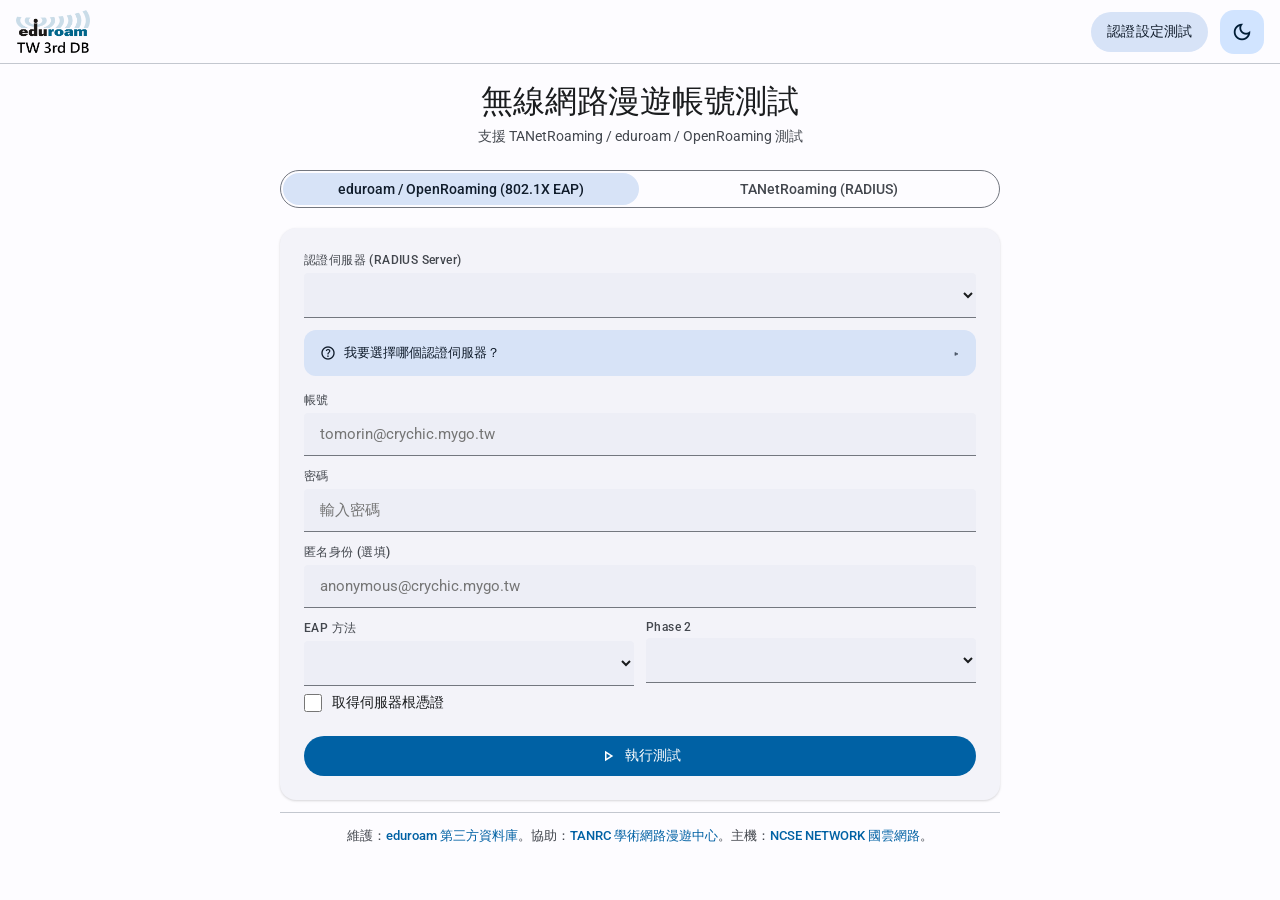
==== templates/index.html @ 7882c945 "feat: initial commit" ====
<!DOCTYPE html>
<html lang="zh-TW">
<head>
    <meta charset="UTF-8">
    <meta name="viewport" content="width=device-width, initial-scale=1.0">
    <title>RADIUS 認證測試</title>
    <link rel="preconnect" href="https://fonts.googleapis.com">
    <link rel="preconnect" href="https://fonts.gstatic.com" crossorigin>
    <link href="https://fonts.googleapis.com/css2?family=Roboto:wght@300;400;500;700&family=Roboto+Mono:wght@400;500&family=Material+Symbols+Outlined" rel="stylesheet">
    <link rel="stylesheet" href="/static/style.css">
    <script src="/static/theme.js"></script>
</head>
<body>
    <header class="top-bar">
        <a class="site-logo" href="https://eduroam.mygo.tw" target="_blank" rel="noopener">
            <img src="/static/light_logo.png" alt="logo" class="logo-light">
            <img src="/static/dark_logo.png" alt="logo" class="logo-dark">
        </a>
        <div class="top-bar-actions">
            <a class="nav-btn" href="/batch">認證設定測試</a>
            <button class="theme-toggle" id="themeToggle" title="切換深色/淺色模式" aria-label="Toggle theme">
                <span class="material-symbols-outlined" id="themeIcon">dark_mode</span>
            </button>
        </div>
    </header>
    <div class="container">
        <h1>無線網路漫遊帳號測試</h1>
        <p class="subtitle">支援 TANetRoaming / eduroam / OpenRoaming 測試</p>

        <div class="segmented" role="tablist">
            <button class="seg-btn active" id="modeEap">eduroam / OpenRoaming (802.1X EAP)</button>
            <button class="seg-btn" id="modeRad">TANetRoaming (RADIUS)</button>
        </div>

        <div class="card">
            <div class="field">
                <label class="field-label" for="server">認證伺服器 (RADIUS Server)</label>
                <select id="server"></select>
            </div>

            <details class="help-box">
                <summary><span class="material-symbols-outlined icon-sm">help</span>我要選擇哪個認證伺服器？</summary>
                <div class="help-content">
                    <p><strong>連 eduroam</strong>：選擇帶 <code>eduroam</code> 的伺服器。目前有兩個，一個從台灣的測試伺服器驗證、一個從歐洲的測試伺服器驗證，可用來判別帳號在國內或國外是否能正常認證。</p>
                    <p><strong>連 TANetRoaming（網頁登入）</strong>：請切到 TANetRoaming 頁面進行測試。</p>
                    <p><strong>連 OpenRoaming</strong>（例如日本 TOKYO_FREE_Wi-Fi）：選擇帶 <code>OpenRoaming</code> 的伺服器，並輸入你的 eduroam 帳號；若學校已啟用 eduroam 跨 OpenRoaming 的設定，就會驗證成功。實際裝置設定請使用 <a href="https://cat.eduroam.org/" target="_blank" rel="noopener">eduroam CAT</a> 或 <a href="https://geteduroam.org/" target="_blank" rel="noopener">geteduroam</a> 下載你學校的設定檔使用。</p>
                </div>
            </details>

            <div class="field">
                <label class="field-label" for="username">帳號</label>
                <input type="text" id="username" placeholder="tomorin@crychic.mygo.tw">
            </div>

            <div class="field">
                <label class="field-label" for="password">密碼</label>
                <input type="password" id="password" placeholder="輸入密碼">
            </div>

            <div id="eapFields">
                <div class="field">
                    <label class="field-label" for="anonymous_identity">匿名身份 (選填)</label>
                    <input type="text" id="anonymous_identity" placeholder="anonymous@crychic.mygo.tw">
                </div>
                <div class="row">
                    <div class="field">
                        <label class="field-label" for="eap_method">EAP 方法</label>
                        <select id="eap_method"></select>
                    </div>
                    <div class="field">
                        <label class="field-label" for="phase2">Phase 2</label>
                        <select id="phase2"></select>
                    </div>
                </div>
                <label class="check-row">
                    <input type="checkbox" id="rootca">
                    取得伺服器根憑證
                </label>
            </div>

            <div id="radFields" class="hidden">
                <div class="field">
                    <label class="field-label" for="rad_method">認證方法</label>
                    <select id="rad_method">
                        <option value="pap">PAP</option>
                        <option value="chap">CHAP</option>
                        <option value="mschap">MSCHAP</option>
                    </select>
                </div>
            </div>

            <button class="btn" id="testBtn">
                <span class="material-symbols-outlined icon-md">play_arrow</span>
                執行測試
            </button>
        </div>

        <div class="spinner" id="spinner">測試中，請稍候...</div>

        <div id="errorBox" class="error-box hidden" role="alert" aria-live="polite"></div>
        <div id="resultArea" class="hidden">
            <div class="status-chip" id="statusBadge"></div>
            <div class="card">
                <label class="section-label">測試摘要</label>
                <table class="info-table" id="summaryTable"></table>
            </div>
            <div class="card hidden" id="certArea">
                <label class="section-label">伺服器憑證鏈</label>
                <div id="certList"></div>
            </div>
            <div class="card hidden" id="rootCaArea">
                <label class="section-label">Root CA（AIA 追溯）</label>
                <div id="rootCaBox"></div>
            </div>
            <div class="card hidden" id="rawArea">
                <details>
                    <summary>原始輸出</summary>
                    <div class="result-box" id="rawOutput"></div>
                </details>
            </div>
        </div>

        <footer class="footer">
            <div>維護：<a href="https://edur.isli.me/" target="_blank" rel="noopener">eduroam 第三方資料庫</a>。協助：<a href="https://roamingcenter.ndhu.edu.tw/" target="_blank" rel="noopener">TANRC 學術網路漫遊中心</a>。主機：<a href="https://ncse.tw/" target="_blank" rel="noopener">NCSE NETWORK 國雲網路</a>。</div>
        </footer>
    </div>
    <script src="/static/index.js"></script>
</body>
</html>
---- static/style.css ----
:root {
    --md-primary: #0061a4;
    --md-on-primary: #ffffff;
    --md-primary-container: #d1e4ff;
    --md-on-primary-container: #001d36;
    --md-secondary: #535f70;
    --md-secondary-container: #d7e3f7;
    --md-on-secondary-container: #101c2b;
    --md-surface: #fdfcff;
    --md-surface-1: #f3f3f9;
    --md-surface-2: #edeef6;
    --md-surface-3: #e6e8f1;
    --md-surface-variant: #dfe2eb;
    --md-on-surface: #1a1c1e;
    --md-on-surface-variant: #43474e;
    --md-outline: #73777f;
    --md-outline-variant: #c3c7cf;
    --md-error: #ba1a1a;
    --md-on-error: #ffffff;
    --md-error-container: #ffdad6;
    --md-on-error-container: #410002;
    --md-success: #006e2a;
    --md-success-container: #b0f1b7;
    --md-on-success-container: #002108;
    --md-warning: #8a5300;
    --md-warning-container: #ffddb3;
    --md-on-warning-container: #2c1600;
    --md-shadow-1: 0 1px 2px rgba(0,0,0,0.06), 0 1px 3px rgba(0,0,0,0.1);
    --md-shadow-2: 0 1px 2px rgba(0,0,0,0.08), 0 2px 6px rgba(0,0,0,0.12);
    --md-shadow-3: 0 4px 8px rgba(0,0,0,0.1), 0 8px 16px rgba(0,0,0,0.1);
}
[data-theme="dark"] {
    --md-primary: #9ecaff;
    --md-on-primary: #003258;
    --md-primary-container: #00497d;
    --md-on-primary-container: #d1e4ff;
    --md-secondary: #bbc7db;
    --md-secondary-container: #3b4858;
    --md-on-secondary-container: #d7e3f7;
    --md-surface: #101214;
    --md-surface-1: #181a1d;
    --md-surface-2: #1f2124;
    --md-surface-3: #25272b;
    --md-surface-variant: #43474e;
    --md-on-surface: #e2e2e6;
    --md-on-surface-variant: #c3c7cf;
    --md-outline: #8d9199;
    --md-outline-variant: #43474e;
    --md-error: #ffb4ab;
    --md-error-container: #93000a;
    --md-on-error-container: #ffdad6;
    --md-success: #7fd68d;
    --md-success-container: #005319;
    --md-on-success-container: #b0f1b7;
    --md-warning: #ffb77c;
    --md-warning-container: #6b3f00;
    --md-on-warning-container: #ffddb3;
    --md-shadow-1: 0 1px 2px rgba(0,0,0,0.3), 0 1px 3px rgba(0,0,0,0.5);
    --md-shadow-2: 0 2px 4px rgba(0,0,0,0.4), 0 4px 12px rgba(0,0,0,0.5);
    --md-shadow-3: 0 6px 14px rgba(0,0,0,0.5), 0 10px 24px rgba(0,0,0,0.5);
}

* { box-sizing: border-box; margin: 0; padding: 0; }
html, body { font-family: "Roboto", "Segoe UI", Arial, sans-serif; }
body {
    background: var(--md-surface);
    color: var(--md-on-surface);
    padding: 5rem 1rem 1rem;
    min-height: 100vh;
    -webkit-font-smoothing: antialiased;
}
.hidden { display: none !important; }

.top-bar {
    position: fixed; top: 0; left: 0; right: 0;
    height: 64px;
    padding: 0 1rem;
    display: flex; align-items: center; justify-content: space-between;
    background: color-mix(in srgb, var(--md-surface) 85%, transparent);
    backdrop-filter: blur(12px);
    -webkit-backdrop-filter: blur(12px);
    border-bottom: 1px solid var(--md-outline-variant);
    z-index: 100;
}
@supports not (backdrop-filter: blur(12px)) {
    .top-bar { background: var(--md-surface); }
}
html.theme-ready body { transition: background 0.2s, color 0.2s; }
html.theme-ready .top-bar,
html.theme-ready .theme-toggle,
html.theme-ready .card,
html.theme-ready input,
html.theme-ready select,
html.theme-ready .seg-btn { transition: background 0.15s, color 0.15s, box-shadow 0.15s, filter 0.15s, border-bottom-color 0.15s, border-bottom-width 0.15s, border-color 0.15s; }

.container { max-width: 720px; margin: 0 auto; }
.container-wide { max-width: 960px; margin: 0 auto; }
.container-wide > h1, .container-wide > .subtitle, .container-wide > .form-card, .container-wide > .spinner, .container-wide > .footer { max-width: 720px; margin-left: auto; margin-right: auto; }

.material-symbols-outlined {
    font-family: "Material Symbols Outlined";
    font-weight: normal; font-style: normal; font-size: 1.25rem;
    line-height: 1; letter-spacing: normal; text-transform: none;
    display: inline-block; white-space: nowrap; word-wrap: normal;
    direction: ltr; font-feature-settings: "liga";
    -webkit-font-feature-settings: "liga"; -webkit-font-smoothing: antialiased;
    font-variation-settings: "FILL" 0, "wght" 400, "GRAD" 0, "opsz" 24;
}
.icon-sm { font-size: 1rem; }
.icon-md { font-size: 1.125rem; }
.icon-inline { font-size: 1rem; vertical-align: -2px; }

h1 {
    font-size: 2rem; font-weight: 400; letter-spacing: -0.25px;
    color: var(--md-on-surface); margin-bottom: 0.25rem; text-align: center;
}
.subtitle {
    color: var(--md-on-surface-variant);
    text-align: center; margin-bottom: 1.5rem; font-size: 0.875rem;
}

.card {
    background: var(--md-surface-1);
    border-radius: 16px;
    padding: 1.5rem;
    box-shadow: var(--md-shadow-1);
    margin-bottom: 0.75rem;
}

.field { margin-bottom: 0.75rem; }
.field-label {
    display: block; font-size: 0.75rem; font-weight: 500;
    color: var(--md-on-surface-variant);
    margin-bottom: 0.25rem; letter-spacing: 0.4px;
}
.hint { font-size: 0.75rem; color: var(--md-on-surface-variant); margin-bottom: 0.5rem; }

input[type=text], input[type=password], select {
    width: 100%; padding: 0.75rem 1rem;
    background: var(--md-surface-2);
    color: var(--md-on-surface);
    border: none;
    border-bottom: 1px solid var(--md-outline);
    border-radius: 4px 4px 0 0;
    font-size: 0.9375rem; font-family: inherit;
    transition: background 0.15s, border-bottom-color 0.15s, border-bottom-width 0.15s;
}
input[type=text]:hover, input[type=password]:hover, select:hover { background: var(--md-surface-3); }
input[type=text]:focus, input[type=password]:focus, select:focus {
    outline: none;
    border-bottom: 2px solid var(--md-primary);
    padding-bottom: calc(0.75rem - 1px);
}

.btn {
    display: inline-flex; align-items: center; justify-content: center; gap: 0.5rem;
    padding: 0.625rem 1.5rem;
    background: var(--md-primary);
    color: var(--md-on-primary);
    border: none; border-radius: 100px;
    font-size: 0.875rem; font-weight: 500; letter-spacing: 0.1px;
    cursor: pointer; min-height: 40px; width: 100%;
    margin-top: 1rem; font-family: inherit;
    transition: box-shadow 0.15s, filter 0.15s;
}
.btn:hover { box-shadow: var(--md-shadow-2); filter: brightness(1.05); }
.btn:active { filter: brightness(0.95); }
.btn:disabled { background: var(--md-surface-variant); color: var(--md-on-surface-variant); cursor: not-allowed; box-shadow: none; filter: none; }

.segmented {
    display: inline-flex; width: 100%;
    border: 1px solid var(--md-outline);
    border-radius: 100px;
    padding: 2px; gap: 2px;
    margin-bottom: 1.25rem;
    background: transparent;
}
.seg-btn {
    flex: 1; padding: 0.5rem 1rem;
    background: transparent;
    color: var(--md-on-surface-variant);
    border: none; border-radius: 100px;
    cursor: pointer;
    font-size: 0.875rem; font-weight: 500; font-family: inherit;
    transition: background 0.15s, color 0.15s;
}
.seg-btn:hover { background: rgba(127,127,127,0.08); }
.seg-btn.active { background: var(--md-secondary-container); color: var(--md-on-secondary-container); }

.row { display: flex; gap: 0.75rem; }
.row > .field { flex: 1; margin-bottom: 0; }

.check-row {
    display: flex; align-items: center; gap: 0.625rem;
    padding: 0.5rem 0;
    font-size: 0.875rem;
    color: var(--md-on-surface);
    cursor: pointer;
}
.check-row input[type=checkbox] { width: 18px; height: 18px; cursor: pointer; accent-color: var(--md-primary); margin: 0; }

.status-chip {
    display: inline-flex; align-items: center; gap: 0.375rem;
    padding: 0.5rem 0.875rem;
    border-radius: 8px;
    font-size: 0.875rem; font-weight: 500;
    margin-bottom: 1rem;
}
.status-chip.ok { background: var(--md-success-container); color: var(--md-on-success-container); }
.status-chip.fail { background: var(--md-error-container); color: var(--md-on-error-container); }
.status-chip.timeout { background: var(--md-warning-container); color: var(--md-on-warning-container); }

.info-table { width: 100%; border-collapse: collapse; }
.info-table td { padding: 0.5rem 0.25rem; border-bottom: 1px solid var(--md-outline-variant); font-size: 0.875rem; color: var(--md-on-surface); }
.info-table td:first-child { font-weight: 500; color: var(--md-on-surface-variant); width: 140px; }

.cert-item {
    background: var(--md-surface-2);
    border-radius: 12px;
    padding: 0.75rem 1rem;
    margin-bottom: 0.5rem;
    font-size: 0.875rem;
    border: 1px solid transparent;
}
.cert-depth { color: var(--md-on-surface-variant); font-size: 0.6875rem; text-transform: uppercase; letter-spacing: 0.5px; font-weight: 500; }
.cert-cn { font-weight: 500; color: var(--md-on-surface); margin: 0.25rem 0; }
.cert-subject { color: var(--md-on-surface-variant); font-size: 0.75rem; word-break: break-all; }
.dl-link { color: var(--md-primary); text-decoration: none; cursor: pointer; font-size: 0.8125rem; font-weight: 500; }
.dl-link:hover { text-decoration: underline; }
.root-ca { background: var(--md-warning-container); }
.root-ca .cert-cn { color: var(--md-on-warning-container); }
.root-ca .cert-subject { color: var(--md-on-warning-container); opacity: 0.85; }
.root-ca .cert-depth { color: var(--md-on-warning-container); opacity: 0.85; }

.result-box {
    background: #1a1c1e;
    color: #e2e2e6;
    padding: 1rem;
    border-radius: 12px;
    white-space: pre-wrap; word-break: break-all;
    font-family: "Roboto Mono", "Consolas", monospace;
    font-size: 0.75rem;
    max-height: 500px; overflow-y: auto;
    line-height: 1.5;
}

details summary { cursor: pointer; font-weight: 500; color: var(--md-on-surface-variant); margin-bottom: 0.5rem; list-style: none; }
details summary::-webkit-details-marker { display: none; }
details summary::before { content: "\25B8  "; transition: transform 0.2s; display: inline-block; }
details[open] > summary::before { transform: rotate(90deg); }

.help-box {
    background: var(--md-secondary-container);
    color: var(--md-on-secondary-container);
    border-radius: 12px;
    margin-bottom: 1rem;
    font-size: 0.8125rem;
    overflow: hidden;
}
.help-box summary {
    color: var(--md-on-secondary-container);
    padding: 0.875rem 1rem;
    margin: 0;
    display: flex; align-items: center; gap: 0.5rem;
    list-style: none;
    font-weight: 500;
    border-radius: 12px;
    cursor: pointer;
}
.help-box summary::-webkit-details-marker { display: none; }
.help-box summary::before { content: none; }
.help-box summary::after { content: "\25B8"; margin-left: auto; transition: transform 0.2s; opacity: 0.7; }
.help-box[open] summary::after { transform: rotate(90deg); }
.help-box summary:hover { background: rgba(127,127,127,0.1); }
.help-box .help-content { padding: 0 1rem 0.875rem 1rem; }
.help-box .help-content p { margin-bottom: 0.625rem; line-height: 1.55; }
.help-box .help-content p:last-child { margin-bottom: 0; }
.help-box code { background: rgba(127,127,127,0.18); padding: 0.05rem 0.35rem; border-radius: 4px; font-family: "Roboto Mono", monospace; font-size: 0.8125rem; }
.help-box a { color: var(--md-primary); font-weight: 500; }

.nav-link { font-size: 0.8125rem; color: var(--md-primary); text-decoration: none; display: inline-flex; align-items: center; gap: 0.25rem; font-weight: 500; }
.nav-link:hover { text-decoration: underline; }
.nav-bar { text-align: right; margin-bottom: 0.75rem; }
.nav-bar-left { text-align: left; margin-bottom: 0.75rem; }

.nav-btn {
    display: inline-flex; align-items: center; justify-content: center;
    padding: 0.5rem 1rem;
    min-height: 40px;
    background: var(--md-secondary-container);
    color: var(--md-on-secondary-container);
    border-radius: 100px;
    font-size: 0.875rem;
    font-weight: 500;
    letter-spacing: 0.1px;
    text-decoration: none;
    white-space: nowrap;
    transition: box-shadow 0.15s, filter 0.15s;
    font-family: inherit;
}
.nav-btn:hover { box-shadow: var(--md-shadow-1); filter: brightness(1.05); }
.nav-btn:active { filter: brightness(0.95); }

.export-btn {
    gap: 0.5rem;
    padding: 0.5rem 1rem;
    border: none;
    cursor: pointer;
    box-shadow: var(--md-shadow-1);
}
.export-btn:focus-visible {
    outline: 2px solid color-mix(in srgb, var(--md-primary) 65%, white);
    outline-offset: 2px;
}
.export-btn .material-symbols-outlined {
    font-size: 1.125rem;
    font-variation-settings: "FILL" 1, "wght" 500, "GRAD" 0, "opsz" 24;
}

.spinner { display: none; text-align: center; padding: 1.5rem; color: var(--md-on-surface-variant); font-size: 0.875rem; }
.error-box {
    display: block;
    margin-bottom: 0.75rem;
    padding: 0.875rem 1rem;
    border-radius: 12px;
    background: var(--md-error-container);
    color: var(--md-on-error-container);
    box-shadow: var(--md-shadow-1);
    font-size: 0.875rem;
    line-height: 1.5;
    white-space: pre-wrap;
}
.section-label { display: block; font-size: 0.875rem; font-weight: 500; color: var(--md-on-surface); margin-bottom: 0.75rem; }

.theme-toggle {
    width: 44px; height: 44px;
    border-radius: 14px;
    background: var(--md-primary-container);
    color: var(--md-on-primary-container);
    border: none;
    cursor: pointer;
    display: flex; align-items: center; justify-content: center;
    transition: box-shadow 0.15s, background 0.2s;
    flex-shrink: 0;
}
.theme-toggle:hover { box-shadow: var(--md-shadow-1); }
.theme-toggle .material-symbols-outlined { font-size: 1.375rem; }

.site-logo { display: flex; align-items: center; min-width: 0; text-decoration: none; border-radius: 8px; transition: opacity 0.15s; }
.site-logo:hover { opacity: 0.8; }
.site-logo img { height: 44px; max-width: min(220px, 55vw); object-fit: contain; display: block; }
.top-bar-actions { display: flex; align-items: center; gap: 0.75rem; min-width: 0; }
.site-logo .logo-dark { display: none; }
[data-theme="dark"] .site-logo .logo-light { display: none; }
[data-theme="dark"] .site-logo .logo-dark { display: block; }

.footer {
    margin-top: 0.75rem;
    padding-top: 0.75rem;
    border-top: 1px solid var(--md-outline-variant);
    text-align: center;
    color: var(--md-on-surface-variant);
    font-size: 0.8125rem;
    line-height: 1.7;
}
.footer a { color: var(--md-primary); text-decoration: none; font-weight: 500; }
.footer a:hover { text-decoration: underline; }
.footer-logos { display: flex; justify-content: center; align-items: center; flex-wrap: wrap; margin-bottom: 0.875rem; }
.footer-logos img { max-height: 56px; max-width: 100%; object-fit: contain; }
.footer-logos .logo-dark { display: none; }
[data-theme="dark"] .footer-logos .logo-light { display: none; }
[data-theme="dark"] .footer-logos .logo-dark { display: inline-block; }

/* Batch page table */
.result-header {
    display: flex; justify-content: space-between; align-items: center;
    gap: 1rem; margin-bottom: 1rem; flex-wrap: wrap;
}
.result-header .summary-line { margin-bottom: 0; }
.summary-line { margin-bottom: 1rem; font-size: 0.9375rem; color: var(--md-on-surface); }
.summary-line strong { color: var(--md-primary); font-weight: 500; }
.table-wrap { overflow-x: auto; border-radius: 12px; }
table.md-table { width: 100%; border-collapse: separate; border-spacing: 0; }
table.md-table th {
    background: var(--md-surface-2);
    color: var(--md-on-surface-variant);
    padding: 0.75rem 1rem;
    text-align: left;
    vertical-align: middle;
    line-height: 1.2;
    font-size: 0.75rem;
    font-weight: 500;
    text-transform: uppercase;
    letter-spacing: 0.5px;
    border-bottom: 1px solid var(--md-outline-variant);
    position: sticky; top: 0;
}
table.md-table td {
    padding: 0.75rem 1rem;
    vertical-align: middle;
    line-height: 1.4;
    font-size: 0.875rem;
    border-bottom: 1px solid var(--md-outline-variant);
    color: var(--md-on-surface);
}
table.md-table tr.success td { background: rgba(0,110,42,0.06); }
table.md-table tr.failure td { background: rgba(186,26,26,0.05); }
table.md-table tr.timeout td { background: rgba(138,83,0,0.06); }
[data-theme="dark"] table.md-table tr.success td { background: rgba(127,214,141,0.07); }
[data-theme="dark"] table.md-table tr.failure td { background: rgba(255,180,171,0.06); }
[data-theme="dark"] table.md-table tr.timeout td { background: rgba(255,183,124,0.06); }

.badge {
    display: inline-block; padding: 0.25rem 0.625rem; border-radius: 6px;
    font-size: 0.75rem; font-weight: 500;
}
.badge.success { background: var(--md-success-container); color: var(--md-on-success-container); }
.badge.failure { background: var(--md-error-container); color: var(--md-on-error-container); }
.badge.timeout { background: var(--md-warning-container); color: var(--md-on-warning-container); }
.badge.error { background: var(--md-surface-variant); color: var(--md-on-surface-variant); }
table.no-root .rootca-col { display: none; }
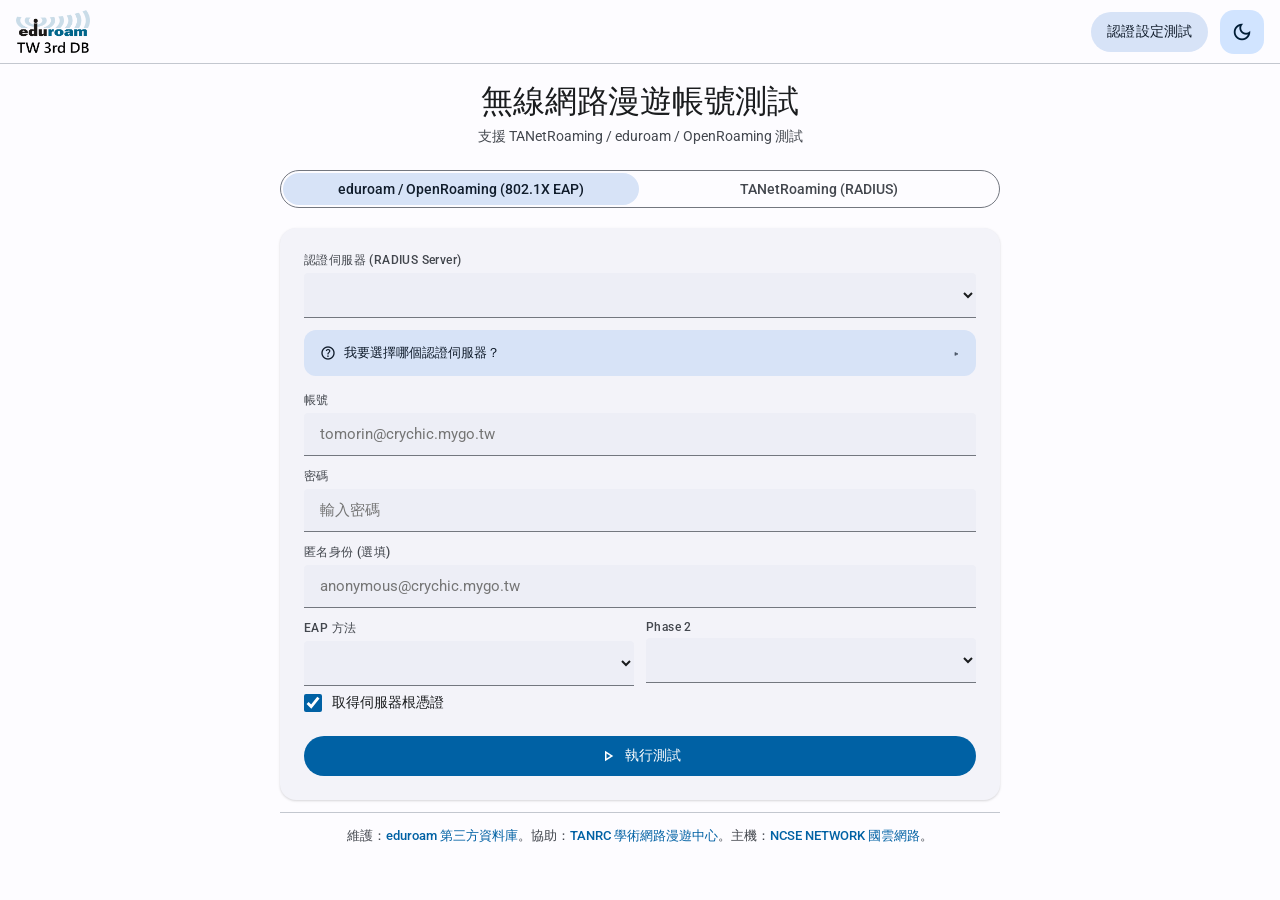
==== commit 4da09715: "refactor(ui): Material motion, shared ui.js, and download buttons Frontend - Add MD3 motion tokens a" ====
--- a/templates/index.html
+++ b/templates/index.html
@@ -73,7 +73,7 @@
                     </div>
                 </div>
                 <label class="check-row">
-                    <input type="checkbox" id="rootca">
+                    <input type="checkbox" id="rootca" checked>
                     取得伺服器根憑證
                 </label>
             </div>
@@ -95,7 +95,10 @@
             </button>
         </div>
 
-        <div class="spinner" id="spinner">測試中，請稍候...</div>
+        <div class="spinner hidden" id="spinner" role="status">
+            <div class="spinner-ring" aria-hidden="true"></div>
+            <span>測試中，請稍候...</span>
+        </div>
 
         <div id="errorBox" class="error-box hidden" role="alert" aria-live="polite"></div>
         <div id="resultArea" class="hidden">
@@ -124,6 +127,7 @@
             <div>維護：<a href="https://edur.isli.me/" target="_blank" rel="noopener">eduroam 第三方資料庫</a>。協助：<a href="https://roamingcenter.ndhu.edu.tw/" target="_blank" rel="noopener">TANRC 學術網路漫遊中心</a>。主機：<a href="https://ncse.tw/" target="_blank" rel="noopener">NCSE NETWORK 國雲網路</a>。</div>
         </footer>
     </div>
+    <script src="/static/ui.js"></script>
     <script src="/static/index.js"></script>
 </body>
 </html>
--- a/static/style.css
+++ b/static/style.css
@@ -28,6 +28,12 @@
     --md-shadow-1: 0 1px 2px rgba(0,0,0,0.06), 0 1px 3px rgba(0,0,0,0.1);
     --md-shadow-2: 0 1px 2px rgba(0,0,0,0.08), 0 2px 6px rgba(0,0,0,0.12);
     --md-shadow-3: 0 4px 8px rgba(0,0,0,0.1), 0 8px 16px rgba(0,0,0,0.1);
+    /* MD3 motion tokens */
+    --md-ease-standard: cubic-bezier(0.2, 0, 0, 1);
+    --md-ease-emphasized: cubic-bezier(0.05, 0.7, 0.1, 1);
+    --md-duration-short: 0.15s;
+    --md-duration-medium: 0.3s;
+    --md-duration-long: 0.45s;
 }
 [data-theme="dark"] {
     --md-primary: #9ecaff;
@@ -71,6 +77,54 @@
 }
 .hidden { display: none !important; }
 
+/* ---- 揭示動畫 ----
+   只給「後來才出現」的元素（結果、錯誤、spinner）；頁面初載的
+   靜態內容不播進場動畫。元素在 display:none 期間不會執行動畫，
+   所以掛在 #resultArea 子元素上的規則自然只在揭示時觸發。 */
+@keyframes fade-up {
+    from { opacity: 0; transform: translateY(14px); }
+    to { opacity: 1; transform: none; }
+}
+@keyframes fade-in {
+    from { opacity: 0; }
+    to { opacity: 1; }
+}
+@keyframes chip-pop {
+    from { opacity: 0; transform: scale(0.9) translateY(6px); }
+    to { opacity: 1; transform: none; }
+}
+#resultArea > * {
+    animation: fade-up var(--md-duration-medium) var(--md-ease-emphasized) both;
+}
+#resultArea > .status-chip { animation-name: chip-pop; }
+.error-box { animation: fade-up var(--md-duration-medium) var(--md-ease-emphasized) both; }
+#resultArea > :nth-child(2) { animation-delay: 0.05s; }
+#resultArea > :nth-child(3) { animation-delay: 0.1s; }
+#resultArea > :nth-child(4) { animation-delay: 0.15s; }
+#resultArea > :nth-child(5) { animation-delay: 0.2s; }
+
+/* Material 漣漪（由 ui.js 產生 .ripple 元素） */
+.ripple {
+    position: absolute;
+    border-radius: 50%;
+    background: currentColor;
+    pointer-events: none;
+    transform: scale(0);
+    animation: md-ripple var(--md-duration-long) var(--md-ease-standard) forwards;
+}
+@keyframes md-ripple {
+    0% { transform: scale(0); opacity: 0.18; }
+    100% { transform: scale(1); opacity: 0; }
+}
+
+@media (prefers-reduced-motion: reduce) {
+    *, *::before, *::after {
+        animation-duration: 0.01ms !important;
+        animation-iteration-count: 1 !important;
+        transition-duration: 0.01ms !important;
+    }
+}
+
 .top-bar {
     position: fixed; top: 0; left: 0; right: 0;
     height: 64px;
@@ -161,10 +215,13 @@
     font-size: 0.875rem; font-weight: 500; letter-spacing: 0.1px;
     cursor: pointer; min-height: 40px; width: 100%;
     margin-top: 1rem; font-family: inherit;
-    transition: box-shadow 0.15s, filter 0.15s;
+    position: relative; overflow: hidden;
+    transition: box-shadow var(--md-duration-short) var(--md-ease-standard),
+                filter var(--md-duration-short) var(--md-ease-standard),
+                transform var(--md-duration-short) var(--md-ease-standard);
 }
 .btn:hover { box-shadow: var(--md-shadow-2); filter: brightness(1.05); }
-.btn:active { filter: brightness(0.95); }
+.btn:active { filter: brightness(0.95); transform: scale(0.99); }
 .btn:disabled { background: var(--md-surface-variant); color: var(--md-on-surface-variant); cursor: not-allowed; box-shadow: none; filter: none; }
 
 .segmented {
@@ -182,7 +239,9 @@
     border: none; border-radius: 100px;
     cursor: pointer;
     font-size: 0.875rem; font-weight: 500; font-family: inherit;
-    transition: background 0.15s, color 0.15s;
+    position: relative; overflow: hidden;
+    transition: background var(--md-duration-medium) var(--md-ease-standard),
+                color var(--md-duration-medium) var(--md-ease-standard);
 }
 .seg-btn:hover { background: rgba(127,127,127,0.08); }
 .seg-btn.active { background: var(--md-secondary-container); color: var(--md-on-secondary-container); }
@@ -221,12 +280,32 @@
     margin-bottom: 0.5rem;
     font-size: 0.875rem;
     border: 1px solid transparent;
-}
-.cert-depth { color: var(--md-on-surface-variant); font-size: 0.6875rem; text-transform: uppercase; letter-spacing: 0.5px; font-weight: 500; }
+    transition: box-shadow var(--md-duration-short) var(--md-ease-standard);
+}
+.cert-item:hover { box-shadow: var(--md-shadow-1); }
+.cert-head { display: flex; align-items: center; justify-content: space-between; gap: 0.5rem; }
+.cert-depth { color: var(--md-on-surface-variant); font-size: 0.6875rem; text-transform: uppercase; letter-spacing: 0.5px; font-weight: 500; line-height: 1; }
 .cert-cn { font-weight: 500; color: var(--md-on-surface); margin: 0.25rem 0; }
 .cert-subject { color: var(--md-on-surface-variant); font-size: 0.75rem; word-break: break-all; }
-.dl-link { color: var(--md-primary); text-decoration: none; cursor: pointer; font-size: 0.8125rem; font-weight: 500; }
-.dl-link:hover { text-decoration: underline; }
+
+/* 下載 .pem 小按鈕（憑證區塊右上角、批次表格內） */
+.dl-btn {
+    display: inline-flex; align-items: center; gap: 0.25rem;
+    padding: 0.25rem 0.75rem; min-height: 28px;
+    background: var(--md-secondary-container);
+    color: var(--md-on-secondary-container);
+    border: none; border-radius: 100px;
+    font-family: inherit; font-size: 0.75rem; font-weight: 500;
+    letter-spacing: 0.1px; line-height: 1;
+    cursor: pointer;
+    white-space: nowrap;
+    position: relative; overflow: hidden;
+    transition: box-shadow var(--md-duration-short) var(--md-ease-standard),
+                filter var(--md-duration-short) var(--md-ease-standard);
+}
+.dl-btn:hover { box-shadow: var(--md-shadow-1); filter: brightness(1.05); }
+.dl-btn:active { filter: brightness(0.95); }
+.dl-btn .material-symbols-outlined { font-size: 0.9375rem; }
 .root-ca { background: var(--md-warning-container); }
 .root-ca .cert-cn { color: var(--md-on-warning-container); }
 .root-ca .cert-subject { color: var(--md-on-warning-container); opacity: 0.85; }
@@ -273,6 +352,10 @@
 .help-box[open] summary::after { transform: rotate(90deg); }
 .help-box summary:hover { background: rgba(127,127,127,0.1); }
 .help-box .help-content { padding: 0 1rem 0.875rem 1rem; }
+.help-box[open] .help-content,
+details[open] > .result-box {
+    animation: fade-up var(--md-duration-medium) var(--md-ease-emphasized);
+}
 .help-box .help-content p { margin-bottom: 0.625rem; line-height: 1.55; }
 .help-box .help-content p:last-child { margin-bottom: 0; }
 .help-box code { background: rgba(127,127,127,0.18); padding: 0.05rem 0.35rem; border-radius: 4px; font-family: "Roboto Mono", monospace; font-size: 0.8125rem; }
@@ -295,7 +378,9 @@
     letter-spacing: 0.1px;
     text-decoration: none;
     white-space: nowrap;
-    transition: box-shadow 0.15s, filter 0.15s;
+    position: relative; overflow: hidden;
+    transition: box-shadow var(--md-duration-short) var(--md-ease-standard),
+                filter var(--md-duration-short) var(--md-ease-standard);
     font-family: inherit;
 }
 .nav-btn:hover { box-shadow: var(--md-shadow-1); filter: brightness(1.05); }
@@ -317,7 +402,22 @@
     font-variation-settings: "FILL" 1, "wght" 500, "GRAD" 0, "opsz" 24;
 }
 
-.spinner { display: none; text-align: center; padding: 1.5rem; color: var(--md-on-surface-variant); font-size: 0.875rem; }
+.spinner {
+    display: flex; align-items: center; justify-content: center; gap: 0.75rem;
+    padding: 1.5rem;
+    color: var(--md-on-surface-variant);
+    font-size: 0.875rem;
+    animation: fade-in var(--md-duration-medium) var(--md-ease-standard);
+}
+/* 經典款轉圈：單色弧線等速旋轉 */
+.spinner-ring {
+    width: 24px; height: 24px; flex-shrink: 0;
+    border-radius: 50%;
+    border: 3px solid color-mix(in srgb, var(--md-primary) 20%, transparent);
+    border-top-color: var(--md-primary);
+    animation: spinner-rotate 0.8s linear infinite;
+}
+@keyframes spinner-rotate { to { transform: rotate(360deg); } }
 .error-box {
     display: block;
     margin-bottom: 0.75rem;
@@ -340,11 +440,20 @@
     border: none;
     cursor: pointer;
     display: flex; align-items: center; justify-content: center;
-    transition: box-shadow 0.15s, background 0.2s;
+    position: relative; overflow: hidden;
+    transition: box-shadow var(--md-duration-short) var(--md-ease-standard),
+                background var(--md-duration-medium) var(--md-ease-standard);
     flex-shrink: 0;
 }
 .theme-toggle:hover { box-shadow: var(--md-shadow-1); }
 .theme-toggle .material-symbols-outlined { font-size: 1.375rem; }
+.theme-toggle .material-symbols-outlined.icon-swap {
+    animation: icon-swap var(--md-duration-long) var(--md-ease-emphasized);
+}
+@keyframes icon-swap {
+    from { transform: rotate(-120deg) scale(0.5); opacity: 0; }
+    to { transform: none; opacity: 1; }
+}
 
 .site-logo { display: flex; align-items: center; min-width: 0; text-decoration: none; border-radius: 8px; transition: opacity 0.15s; }
 .site-logo:hover { opacity: 0.8; }
@@ -403,6 +512,11 @@
     border-bottom: 1px solid var(--md-outline-variant);
     color: var(--md-on-surface);
 }
+/* 結果列依 --row-index（由 batch.js 設定）依序進場 */
+table.md-table tbody tr {
+    animation: fade-up var(--md-duration-medium) var(--md-ease-emphasized) both;
+    animation-delay: calc(var(--row-index, 0) * 35ms);
+}
 table.md-table tr.success td { background: rgba(0,110,42,0.06); }
 table.md-table tr.failure td { background: rgba(186,26,26,0.05); }
 table.md-table tr.timeout td { background: rgba(138,83,0,0.06); }
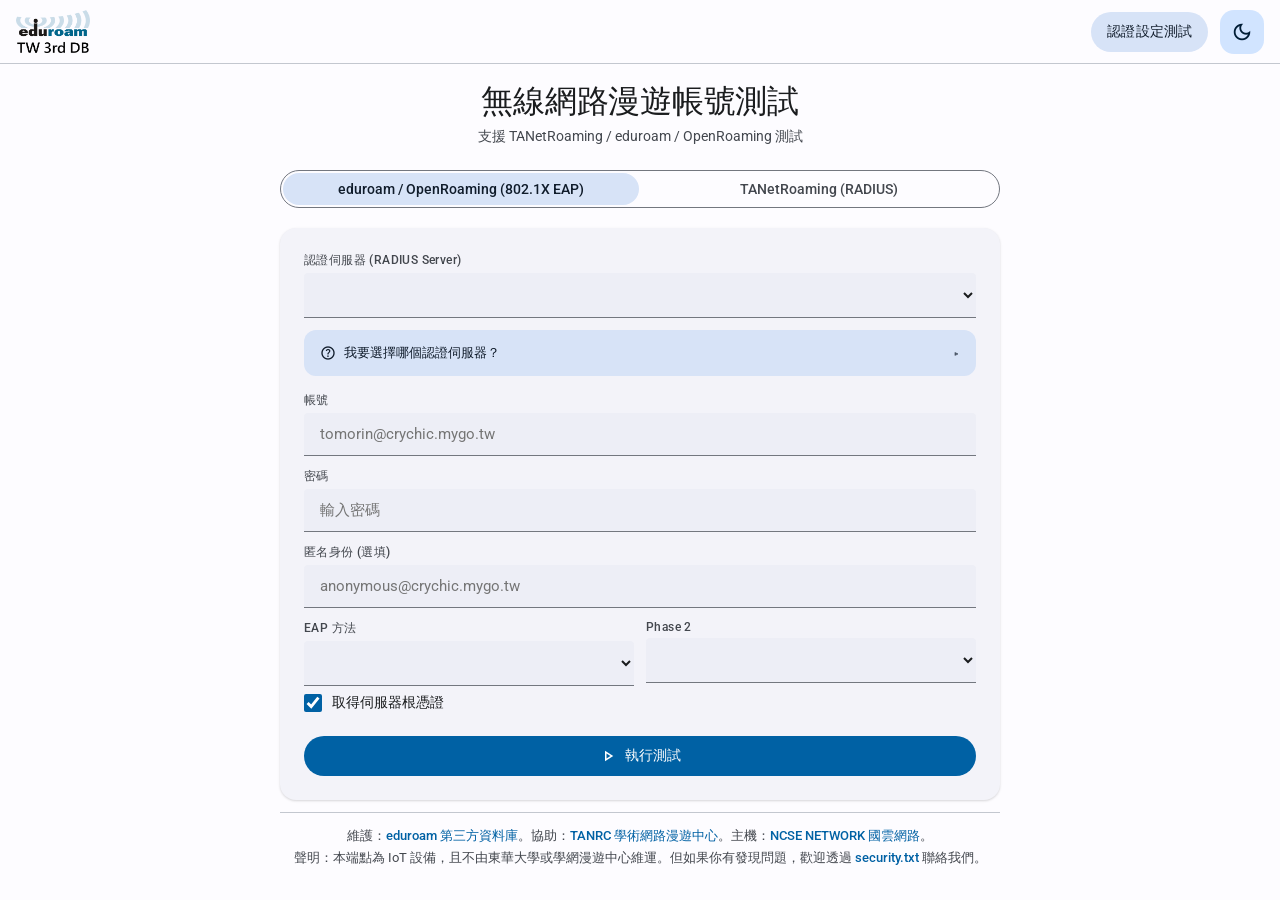
==== commit 6d77a794: "chore: update page footer" ====
--- a/templates/index.html
+++ b/templates/index.html
@@ -125,6 +125,7 @@
 
         <footer class="footer">
             <div>維護：<a href="https://edur.isli.me/" target="_blank" rel="noopener">eduroam 第三方資料庫</a>。協助：<a href="https://roamingcenter.ndhu.edu.tw/" target="_blank" rel="noopener">TANRC 學術網路漫遊中心</a>。主機：<a href="https://ncse.tw/" target="_blank" rel="noopener">NCSE NETWORK 國雲網路</a>。</div>
+            <div>聲明：本端點為 IoT 設備，且不由東華大學或學網漫遊中心維運。但如果你有發現問題，歡迎透過 <a href="/.well-known/security.txt" target="_blank" rel="noopener">security.txt</a> 聯絡我們。</div>
         </footer>
     </div>
     <script src="/static/ui.js"></script>
